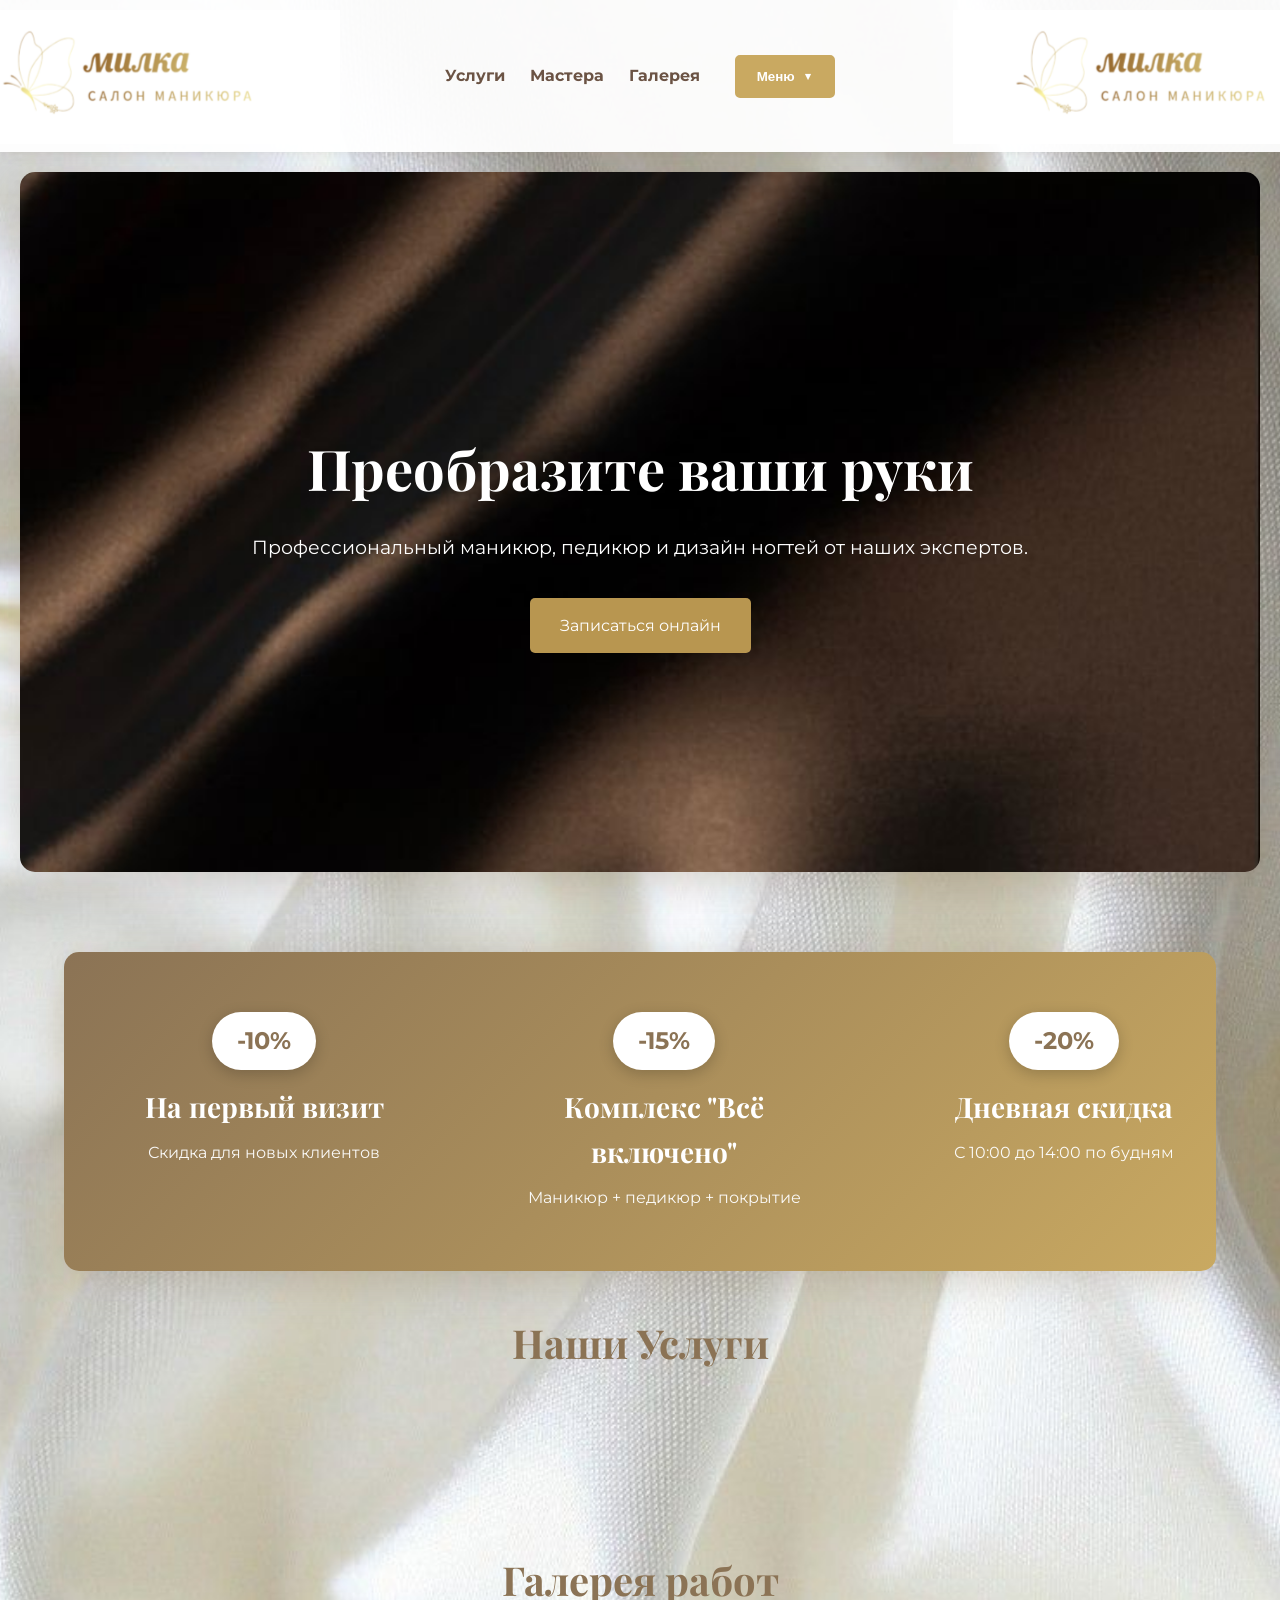
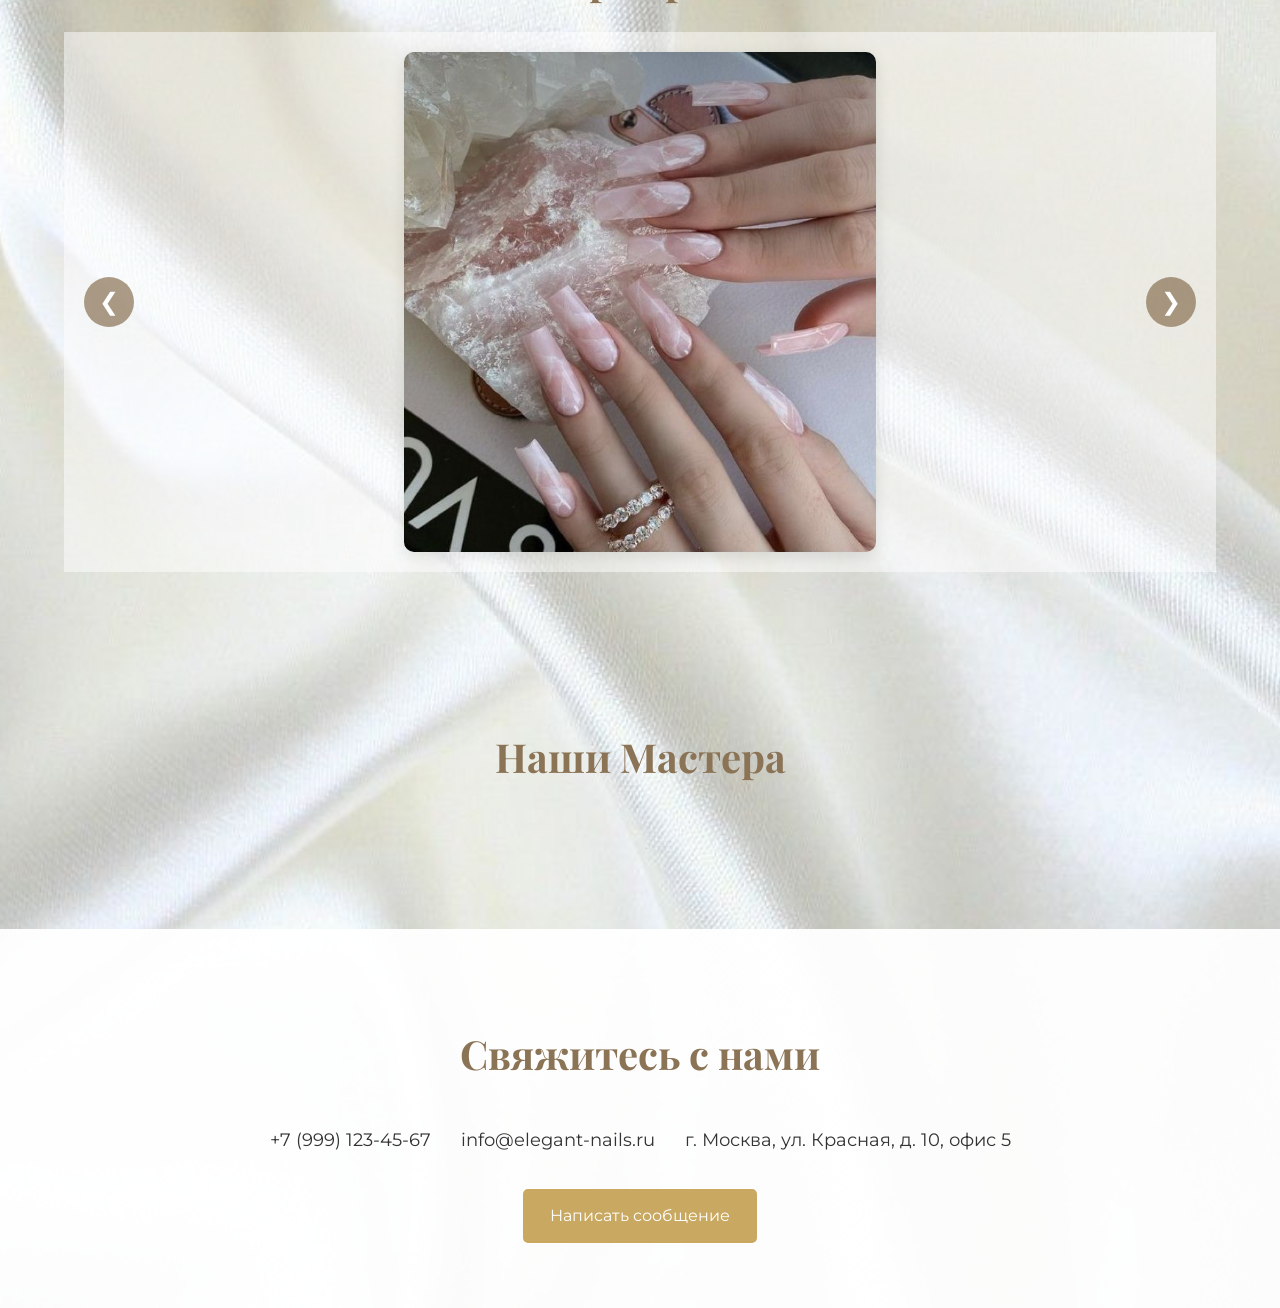
==== index.html @ 55b4fa19 "завершение" ====
<!DOCTYPE html>
<html lang="ru">
<head>
    <meta charset="UTF-8">
    <meta name="viewport" content="width=device-width, initial-scale=1.0">
    <title>Студия маникюра "Милка"</title>
    <link rel="stylesheet" href="css/common.css">
    <link rel="stylesheet" href="css/main.css">
    <link rel="preconnect" href="https://fonts.googleapis.com">
    <link rel="preconnect" href="https://fonts.gstatic.com" crossorigin>
    <link href="https://fonts.googleapis.com/css2?family=Montserrat:wght@400;700&family=Playfair+Display:wght@700&display=swap" rel="stylesheet">
</head>
<body>
    <header>
        <div class="container">
            <div class="logo logo-left">
                <img src="img/2026-03-20_21-55-19.png" alt="Логотип Студии маникюра">
            </div>
            <nav>
                <ul>
                    <li><a href="#services">Услуги</a></li>
                    <li><a href="#masters">Мастера</a></li>
                    <li><a href="#gallery">Галерея</a></li>
                    <li><button class="menu-toggle" id="menuToggle">Меню</button></li>
                </ul>
            </nav>
            <!-- Кнопки в шапке -->
            <div class="header-actions">
                <div class="header-actions-menu" id="headerMenu">
                    <a href="contact.html" class="btn-secondary">Связаться с нами</a>
                    <a href="appointment.html" class="btn-primary">Записаться</a>
                    <a href="login.html" class="btn-secondary" id="authLink">Вход</a>
                    <a href="registration.html" class="btn-register" id="regLink">Регистрация</a>
                    <a href="#" class="btn-secondary" id="logoutLink" style="display: none;">Выход</a>
                </div>
            </div>
            <div class="logo logo-right">
                <img src="img/2026-03-20_21-55-19.png" alt="Логотип Студии маникюра">
            </div>
        </div>
    </header>
    <div class="hero">
        <div class="hero-content">
            <h1>Преобразите ваши руки</h1>
            <p>Профессиональный маникюр, педикюр и дизайн ногтей от наших экспертов.</p>
            <a href="appointment.html" class="btn-hero">Записаться онлайн</a>
        </div>
    </div>
    <div id="services" class="services">
        <div class="container">
            <!-- Слайдер со скидками -->
            <div class="discount-slider-wrapper">
                <div class="discount-slider">
                    <div class="discount-slides">
                        <div class="discount-slide">
                            <span class="discount-badge">-10%</span>
                            <h3>На первый визит</h3>
                            <p>Скидка для новых клиентов</p>
                        </div>
                        <div class="discount-slide">
                            <span class="discount-badge">-15%</span>
                            <h3>Комплекс "Всё включено"</h3>
                            <p>Маникюр + педикюр + покрытие</p>
                        </div>
                        <div class="discount-slide">
                            <span class="discount-badge">-20%</span>
                            <h3>Дневная скидка</h3>
                            <p>С 10:00 до 14:00 по будням</p>
                        </div>
                        <div class="discount-slide">
                            <span class="discount-badge">-25%</span>
                            <h3>Приведи подругу</h3>
                            <p>Скидка вам обеим</p>
                        </div>
                        <!-- Дубликаты для бесконечной прокрутки -->
                        <div class="discount-slide">
                            <span class="discount-badge">-10%</span>
                            <h3>На первый визит</h3>
                            <p>Скидка для новых клиентов</p>
                        </div>
                        <div class="discount-slide">
                            <span class="discount-badge">-15%</span>
                            <h3>Комплекс "Всё включено"</h3>
                            <p>Маникюр + педикюр + покрытие</p>
                        </div>
                        <div class="discount-slide">
                            <span class="discount-badge">-20%</span>
                            <h3>Дневная скидка</h3>
                            <p>С 10:00 до 14:00 по будням</p>
                        </div>
                        <div class="discount-slide">
                            <span class="discount-badge">-25%</span>
                            <h3>Приведи подругу</h3>
                            <p>Скидка вам обеим</p>
                        </div>
                    </div>
                </div>
            </div>
            
            <h2>Наши Услуги</h2>
            <div class="services-grid">
                <!-- Услуги будут загружены через JS -->
            </div>
        </div>
    </div>
        <div id="gallery" class="gallery">
            <div class="container">
                <h2>Галерея работ</h2>
                <div class="gallery-grid">
                    <div class="gallery-item">
                        <img src="img/работа1.jpg" alt="Работа 1">
                    </div>
                    <div class="gallery-item">
                        <img src="img/работа2.jpg" alt="Работа 2">
                    </div>
                    <div class="gallery-item">
                        <img src="img/работа3.jpg" alt="Работа 3">
                    </div>
                    <div class="gallery-item">
                        <img src="img/работа4.jpg" alt="Работа 4">
                    </div>
                    <div class="gallery-item">
                        <img src="img/работа5.jpg" alt="Работа 5">
                    </div>
                    <div class="gallery-item">
                        <img src="img/работа6.jpg" alt="Работа 6">
                    </div>
                    <div class="gallery-item">
                        <img src="img/работа7.jpg" alt="Работа 7">
                    </div>
                    <div class="gallery-item">
                        <img src="img/работа8.jpg" alt="Работа 8">
                    </div>

                </div>

            </div>
        </div>
    <div id="masters" class="section-padding">
        <div class="container">
            <h2>Наши Мастера</h2>
            <div class="masters-grid">
                <!-- Мастера будут загружены через JS -->
            </div>
        </div>
    </div>

    <!-- ==================== ЗАКОММЕНТИРОВАННЫЕ СЕКЦИИ ==================== -->

    <!-- Секция записи на услугу (отключена) -->
    <!-- <div id="appointment" class="section-padding bg-primary">
        <div class="container">
            <h2>Записаться на услугу</h2>
            <p>Выберите удобное время и мастера.</p>
            <a href="#" class="btn btn-hero btn-light">Перейти к записи</a>
        </div>
    </div> -->

    <!-- Подвал с контактами -->
    <footer id="contact" class="section-padding">
        <div class="container">
            <h2>Свяжитесь с нами</h2>
            <div class="contact-info">
                <div class="contact-item">
                    <a href="tel:+79991234567">+7 (999) 123-45-67</a>
                </div>
                <div class="contact-item">
                    <a href="mailto:info@elegant-nails.ru">info@elegant-nails.ru</a>
                </div>
                <div class="contact-item address">
                    <p>г. Москва, ул. Красная, д. 10, офис 5</p>
                </div>
            </div>
            <div class="contact-actions">
                <a href="contact.html" class="btn btn-primary">Написать сообщение</a>
            </div>
        </div>
    </footer>

    <!-- Модальное окно входа для сотрудников (отключено) -->
    <!-- <div id="login" class="modal">
        <div class="modal-content">
            <div class="close-button">×</div>
            <h2>Вход для сотрудников</h2>
            <form>
                <label for="username">Логин:</label>
                <input type="text" id="username" name="username" required>
                <label for="password">Пароль:</label>
                <input type="password" id="password" name="password" required>
                <button type="submit" class="btn btn-primary">Войти</button>
            </form>
        </div>
    </div> -->


    <!-- Подключение JavaScript-файла -->
    <script src="js/common.js"></script>
    <script src="js/main.js"></script>
    <!-- Скрипт для интерактивности сайта -->
</body>
</html>
---- css/common.css ----
/* ============================================
   ОБЩИЕ СТИЛИ ДЛЯ ВСЕХ СТРАНИЦ
   Студия маникюра "Милка"
   ============================================ */

/* --- Базовые настройки --- */
body {
    margin: 0;
    font-family: 'Montserrat', sans-serif;
    line-height: 1.6;
    background: url("фон2.jpg");
    background-size: cover;
    background-repeat: no-repeat;
    background-position: center;
    min-height: 100vh;
    
}
 /* body {
    background: url("фон2.jpg");
    background-size: cover;
    background-repeat: no-repeat;
    background-position: center;
} */

.container {
    width: 90%;
    max-width: 1200px;
    margin: 0 auto;
    padding: 0 15px;
}

/* --- Заголовки --- */
h1, h2, h3 {
    font-family: 'Playfair Display', serif;
    text-align: center;
    margin-bottom: 20px;
}

h2 {
    font-size: 2.5em;
    color: #8b7355;
}

h3 {
    font-size: 1.5em;
    color: #6b5344;
}

/* --- Ссылки --- */
a {
    text-decoration: none;
    color: #c9a961;
}

/* --- Кнопки --- */
.btn-primary {
    background-color: #c9a961;
    color: #fff;
    border: 2px solid #c9a961;
    padding: 12px 25px;
    border-radius: 5px;
    margin: 5px;
    cursor: pointer;
    display: inline-block;
}

.btn-secondary {
    background-color: transparent;
    color: #c9a961;
    border: 2px solid #c9a961;
    padding: 12px 25px;
    border-radius: 5px;
    margin: 5px;
    cursor: pointer;
    display: inline-block;
}

.btn-register {
    background-color: transparent;
    color: #8b7355;
    border: 2px solid #8b7355;
    padding: 12px 25px;
    border-radius: 5px;
    margin: 5px;
    cursor: pointer;
    display: inline-block;
}

.btn-hero {
    background-color: #b89650;
    color: #fff;
    padding: 15px 30px;
    border-radius: 5px;
    margin: 5px;
    cursor: pointer;
    display: inline-block;
}

/* --- Шапка --- */
header {
    background-color: rgba(255, 255, 255, 0.95);
    padding: 15px 0;
    box-shadow: 0 2px 10px rgba(139, 115, 85, 0.15);
    position: sticky;
    top: 0;
    z-index: 1000;
}

header .container {
    display: flex;
    justify-content: space-between;
    align-items: center;
}

.logo {
    display: flex;
    align-items: center;
}

.logo img {
    height: 134px;
    width: 400px;
    margin: -5px -137px -7px -124px;
}

.logo-right {
    margin-left: auto;
}

header nav {
    display: flex;
    justify-content: center;
    flex: 1;
    margin-right: 0;
}

header nav ul {
    display: flex;
    justify-content: center;
    align-items: center;
    list-style: none;
    margin: 0;
    padding: 0;
    gap: 25px;
}

header nav ul li {
    margin: 0;
    display: flex;
    align-items: center;
}

.menu-toggle {
    margin-left: 10px;
}

.header-actions {
    margin-left: 0;
}

header nav ul li a {
    font-weight: bold;
    color: #6b5344;
}

/* --- Выпадающее меню кнопок --- */
.header-actions {
    position: relative;
}

.menu-toggle {
    background-color: #c9a961;
    color: #fff;
    border: 2px solid #c9a961;
    padding: 12px 20px;
    border-radius: 5px;
    cursor: pointer;
    font-weight: bold;
    display: flex;
    align-items: center;
    gap: 8px;
    transition: background-color 0.3s ease;
}

.menu-toggle:hover {
    background-color: #b89650;
    border-color: #b89650;
}

.menu-toggle::after {
    content: '▼';
    font-size: 0.8em;
    transition: transform 0.3s ease;
}

.menu-toggle.active::after {
    transform: rotate(180deg);
}

.header-actions-menu {
    display: none;
    position: absolute;
    top: 100%;
    right: 0;
    background: linear-gradient(135deg, rgba(255, 255, 255, 0.98) 0%, rgba(245, 240, 235, 0.95) 100%);
    box-shadow: 0 8px 25px rgba(139, 115, 85, 0.25);
    border-radius: 10px;
    padding: 12px;
    min-width: 220px;
    z-index: 1001;
    margin-top: 8px;
    backdrop-filter: blur(10px);
    border: 1px solid rgba(201, 169, 97, 0.2);
}

.header-actions-menu.active {
    display: block;
    animation: slideDown 0.3s ease;
}

@keyframes slideDown {
    from {
        opacity: 0;
        transform: translateY(-10px);
    }
    to {
        opacity: 1;
        transform: translateY(0);
    }
}

.header-actions-menu a,
.header-actions-menu .btn-primary,
.header-actions-menu .btn-secondary,
.header-actions-menu .btn-register {
    display: block;
    padding: 14px 20px;
    margin: 6px 0;
    background: linear-gradient(135deg, #c9a961 0%, #b89650 100%);
    color: #fff;
    border: none;
    font-weight: bold;
    text-align: center;
    text-decoration: none;
    border-radius: 8px;
    transition: all 0.3s ease;
    line-height: 1.4;
    box-shadow: 0 2px 8px rgba(201, 169, 97, 0.3);
}

.header-actions-menu a:hover,
.header-actions-menu .btn-primary:hover,
.header-actions-menu .btn-secondary:hover,
.header-actions-menu .btn-register:hover {
    background: linear-gradient(135deg, #b89650 0%, #a08040 100%);
    transform: translateY(-2px);
    box-shadow: 0 4px 12px rgba(201, 169, 97, 0.4);
}

.header-actions-menu a:active,
.header-actions-menu .btn-primary:active,
.header-actions-menu .btn-secondary:active,
.header-actions-menu .btn-register:active {
    transform: translateY(0);
}

/* --- Подвал --- */
footer {
    background-color: rgba(255, 255, 255, 0.95);
    padding: 60px 0;
    margin-top: 60px;
}

footer h2 {
    margin-bottom: 40px;
    color: #8b7355;
}

.contact-info {
    display: flex;
    justify-content: center;
    flex-wrap: wrap;
    gap: 30px;
    text-align: center;
    margin-bottom: 30px;
}

.contact-item {
    display: flex;
    align-items: center;
    gap: 10px;
}

.contact-item a,
.contact-item p {
    font-size: 1.1em;
    color: #333;
    margin: 0;
}

.contact-actions {
    text-align: center;
}

/* --- Ошибки валидации (общие) --- */
input.input-error,
textarea.input-error,
select.input-error {
    border-color: red !important;
    background-color: #fff8f8;
}

input.input-valid,
textarea.input-valid,
select.input-valid {
    border-color: green !important;
}

.error-message {
    color: #b33939;
    font-size: 0.85em;
    margin-top: 5px;
    margin-bottom: 10px;
    padding: 5px;
    background-color: #ffcccc;
    border-radius: 3px;
    display: none;
}

/* --- Адаптивность (общая) --- */
@media (max-width: 768px) {
    header {
        padding: 10px 0;
    }

    header .container {
        flex-direction: column;
        gap: 15px;
    }

    .logo img {
        height: 60px;
        width: auto;
        margin: 0;
    }

    .logo-right {
        display: none;
    }

    header nav ul {
        flex-wrap: wrap;
        justify-content: center;
        gap: 15px;
    }

    header nav ul li {
        margin: 0;
    }

    .header-actions {
        flex-wrap: wrap;
        justify-content: center;
        gap: 10px;
    }

    h2 {
        font-size: 28px;
    }
}

@media (max-width: 480px) {
    h2 {
        font-size: 24px;
    }

    .header-actions .btn {
        width: 100%;
        max-width: 250px;
    }
}
---- css/main.css ----
/* ============================================
   ГЛАВНАЯ СТРАНИЦА (index.html)
   Студия маникюра "Милка"
   ============================================ */

/* --- Главный экран (Hero) --- */
.hero {
    background: url("фон.jpg");
    background-size: cover;
    background-repeat: no-repeat;
    background-position: center;
    text-align: center;
    padding: 100px 0;
    min-height: 500px;
    display: flex;
    align-items: center;
    justify-content: center;
    border-radius: 15px;
    margin: 20px;
    box-shadow: 0 10px 40px rgba(139, 115, 85, 0.3);
}

.hero h1 {
    font-size: 56px;
    margin-bottom: 15px;
    color: #fff;
}

.hero p {
    font-size: 1.2em;
    margin-bottom: 30px;
    color: #fff;
}

/* --- Услуги --- */
.services {
    padding: 60px 0;
}

/* Слайдер скидок */
.discount-slider-wrapper {
    margin-bottom: 40px;
}

.discount-slider {
    position: relative;
    overflow: hidden;
    border-radius: 15px;
    background: linear-gradient(135deg, #8b7355 0%, #c9a961 100%);
    padding: 40px 0;
    box-shadow: 0 10px 40px rgba(139, 115, 85, 0.3);
    min-height: 200px;
    display: flex;
    align-items: center;
}

.discount-slides {
    display: flex;
    animation: scrollSlides 16s linear infinite;
    width: max-content;
}

.discount-slider:hover .discount-slides {
    animation-play-state: paused;
}

@keyframes scrollSlides {
    0% {
        transform: translateX(0);
    }
    100% {
        transform: translateX(-50%);
    }
}

.discount-slide {
    width: 400px;
    box-sizing: border-box;
    text-align: center;
    color: #fff;
    padding: 20px 40px;
}

.discount-slide h3 {
    font-size: 28px;
    margin: 15px 0 10px 0;
    font-weight: 700;
    color: #fff;
}

.discount-slide p {
    font-size: 16px;
    margin: 0;
    opacity: 0.95;
}

.discount-badge {
    display: inline-block;
    background-color: #fff;
    color: #8b7355;
    padding: 10px 25px;
    border-radius: 30px;
    font-weight: bold;
    font-size: 24px;
    box-shadow: 0 4px 15px rgba(0, 0, 0, 0.2);
}

.services-grid {
    display: grid;
    grid-template-columns: repeat(auto-fit, minmax(280px, 1fr));
    gap: 30px;
}

.service-item {
    text-align: center;
    background-color: rgba(255, 255, 255, 0.95);
    padding: 25px;
    border-radius: 8px;
    box-shadow: 0 4px 15px rgba(0, 0, 0, 0.08);
}

.service-item img {
    border-radius: 5px;
    margin-bottom: 15px;
    width: 100%;
    height: 200px;
    object-fit: cover;
}

.service-item h3 {
    font-size: 25.6px;
}

.service-item p {
    font-size: 15.2px;
    color: #666;
    margin-bottom: 15px;
}

.price {
    font-weight: bold;
    font-size: 19.2px;
    color: #8b7355;
    margin-top: 10px;
}

/* --- Галерея --- */
.gallery {
    padding: 60px 0;
}

.gallery-slider {
    position: relative;
    overflow: hidden;
}

.gallery-slides {
    display: flex;
    transition: transform 0.5s ease;
}

.gallery-item {
    min-width: 100%;
    box-sizing: border-box;
    display: flex;
    align-items: center;
    justify-content: center;
    padding: 20px;
    background: rgba(255, 255, 255, 0.5);
}

.gallery-item img {
    max-width: 100%;
    max-height: 500px;
    width: auto;
    height: auto;
    object-fit: contain;
    border-radius: 10px;
    box-shadow: 0 4px 15px rgba(0, 0, 0, 0.1);
}

.gallery-btn {
    position: absolute;
    top: 50%;
    transform: translateY(-50%);
    background: rgba(139, 115, 85, 0.7);
    color: #fff;
    border: none;
    width: 50px;
    height: 50px;
    border-radius: 50%;
    font-size: 24px;
    cursor: pointer;
    z-index: 10;
    transition: background-color 0.3s ease;
    display: flex;
    align-items: center;
    justify-content: center;
}

.gallery-btn:hover {
    background: rgba(139, 115, 85, 0.9);
}

.gallery-btn.prev {
    left: 20px;
}

.gallery-btn.next {
    right: 20px;
}

/* --- Мастера --- */
#masters {
    padding: 60px 0;
}

.masters-grid {
    display: grid;
    grid-template-columns: repeat(auto-fit, minmax(280px, 1fr));
    gap: 30px;
}

.master-card {
    text-align: center;
    background-color: rgba(255, 255, 255, 0.95);
    padding: 25px;
    border-radius: 8px;
    box-shadow: 0 4px 15px rgba(0, 0, 0, 0.08);
}

.master-card img {
    width: 150px;
    height: 150px;
    border-radius: 50%;
    object-fit: cover;
    margin: 0 auto 15px auto;
    border: 3px solid #c9a961;
}

.master-card h3 {
    margin-bottom: 5px;
}

.master-card p {
    font-size: 0.9em;
    color: #666;
}

/* --- Адаптивность --- */
@media (max-width: 768px) {
    .hero {
        padding: 60px 15px;
        margin: 10px;
    }

    .hero h1 {
        font-size: 36px;
    }

    .gallery-item img {
        max-height: 350px;
    }

    .gallery-btn {
        width: 40px;
        height: 40px;
        font-size: 18px;
    }

    .gallery-btn.prev {
        left: 10px;
    }

    .gallery-btn.next {
        right: 10px;
    }

    .services-grid,
    .masters-grid {
        grid-template-columns: 1fr;
        gap: 20px;
    }

    .gallery-grid {
        grid-template-columns: repeat(2, 1fr);
        gap: 10px;
    }

    .contact-info {
        flex-direction: column;
    }
    
    .discount-slider {
        padding: 30px 0;
        min-height: 180px;
    }
    
    .discount-slide {
        width: 320px;
        padding: 15px 30px;
    }
    
    .discount-slide h3 {
        font-size: 22px;
    }
    
    .discount-slide p {
        font-size: 14px;
    }
    
    .discount-badge {
        font-size: 20px;
        padding: 8px 20px;
    }
}

@media (max-width: 480px) {
    .hero h1 {
        font-size: 28px;
    }

    .gallery-item img {
        max-height: 280px;
    }

    .gallery-btn {
        width: 35px;
        height: 35px;
        font-size: 16px;
    }
    
    .discount-slider {
        padding: 25px 0;
        min-height: 160px;
    }
    
    .discount-slide {
        width: 280px;
        padding: 12px 25px;
    }
    
    .discount-slide h3 {
        font-size: 18px;
    }
    
    .discount-slide p {
        font-size: 13px;
    }
    
    .discount-badge {
        font-size: 18px;
        padding: 6px 15px;
    }
}
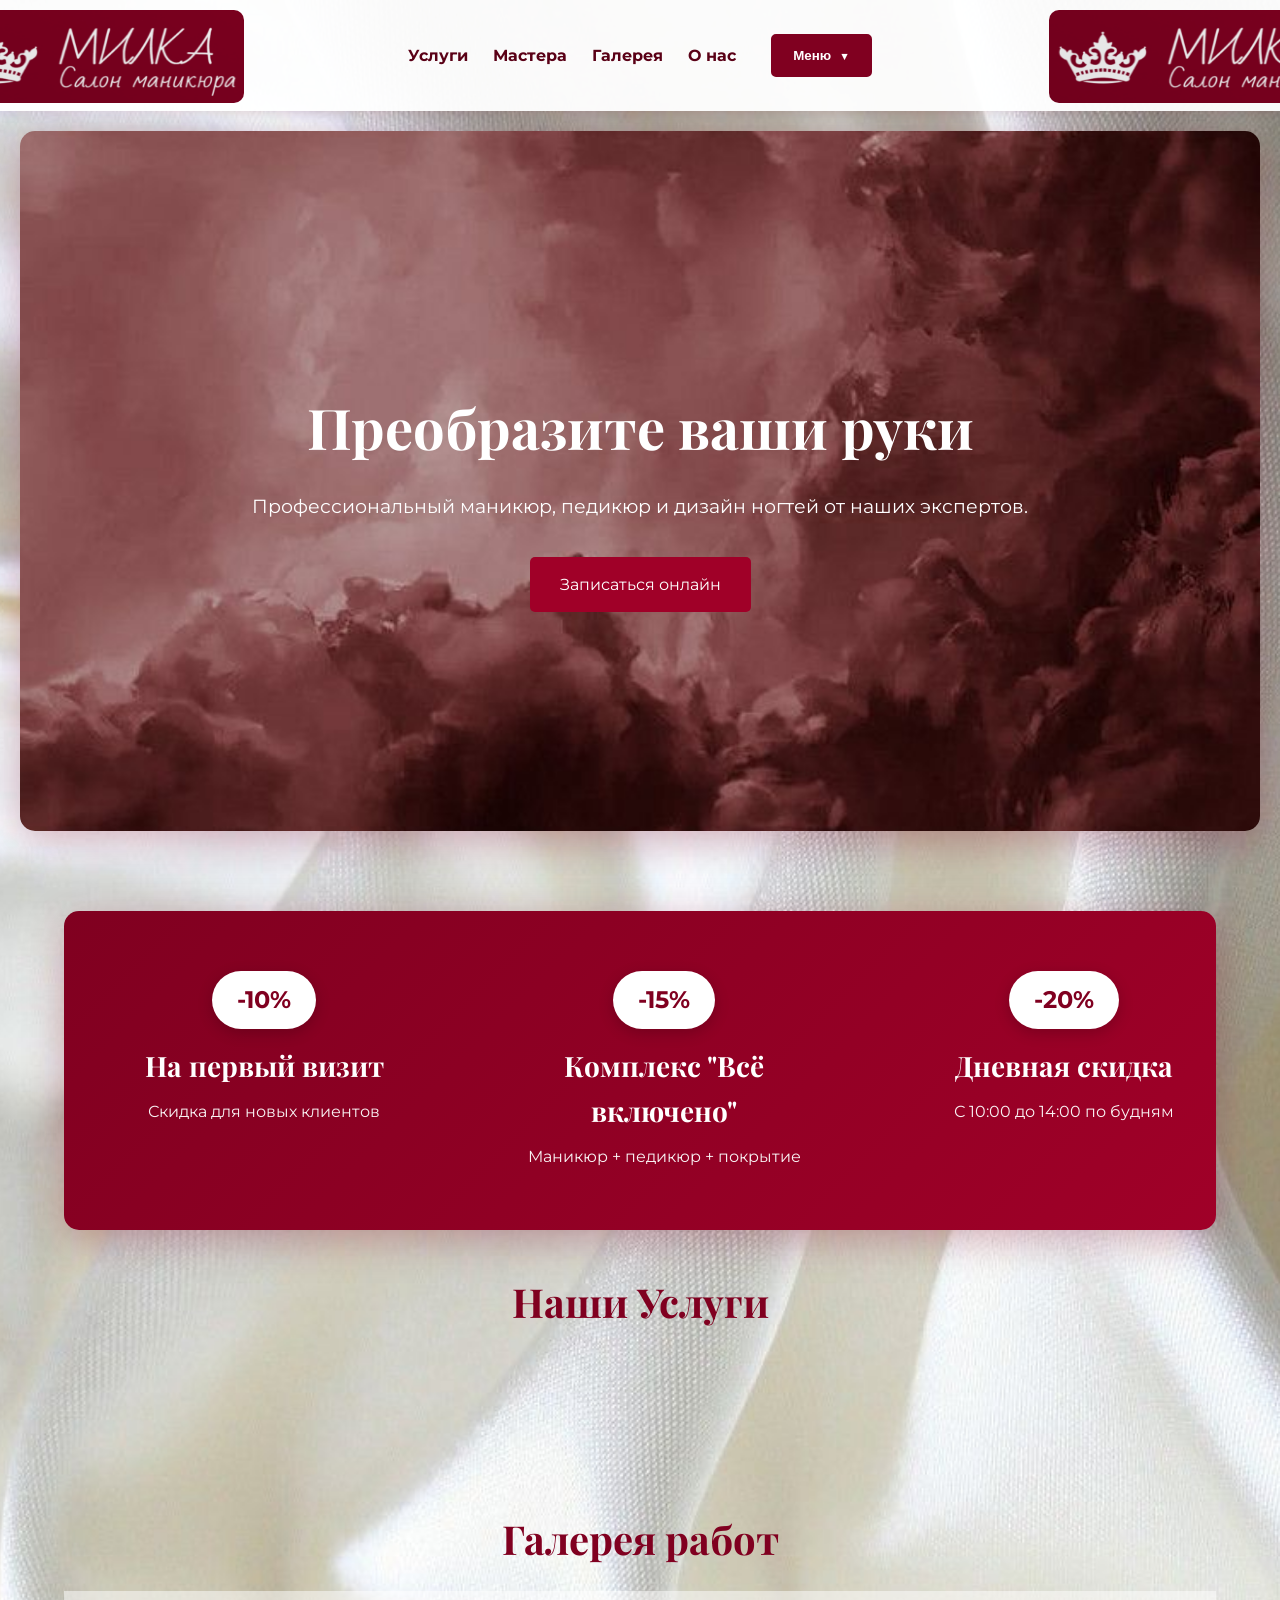
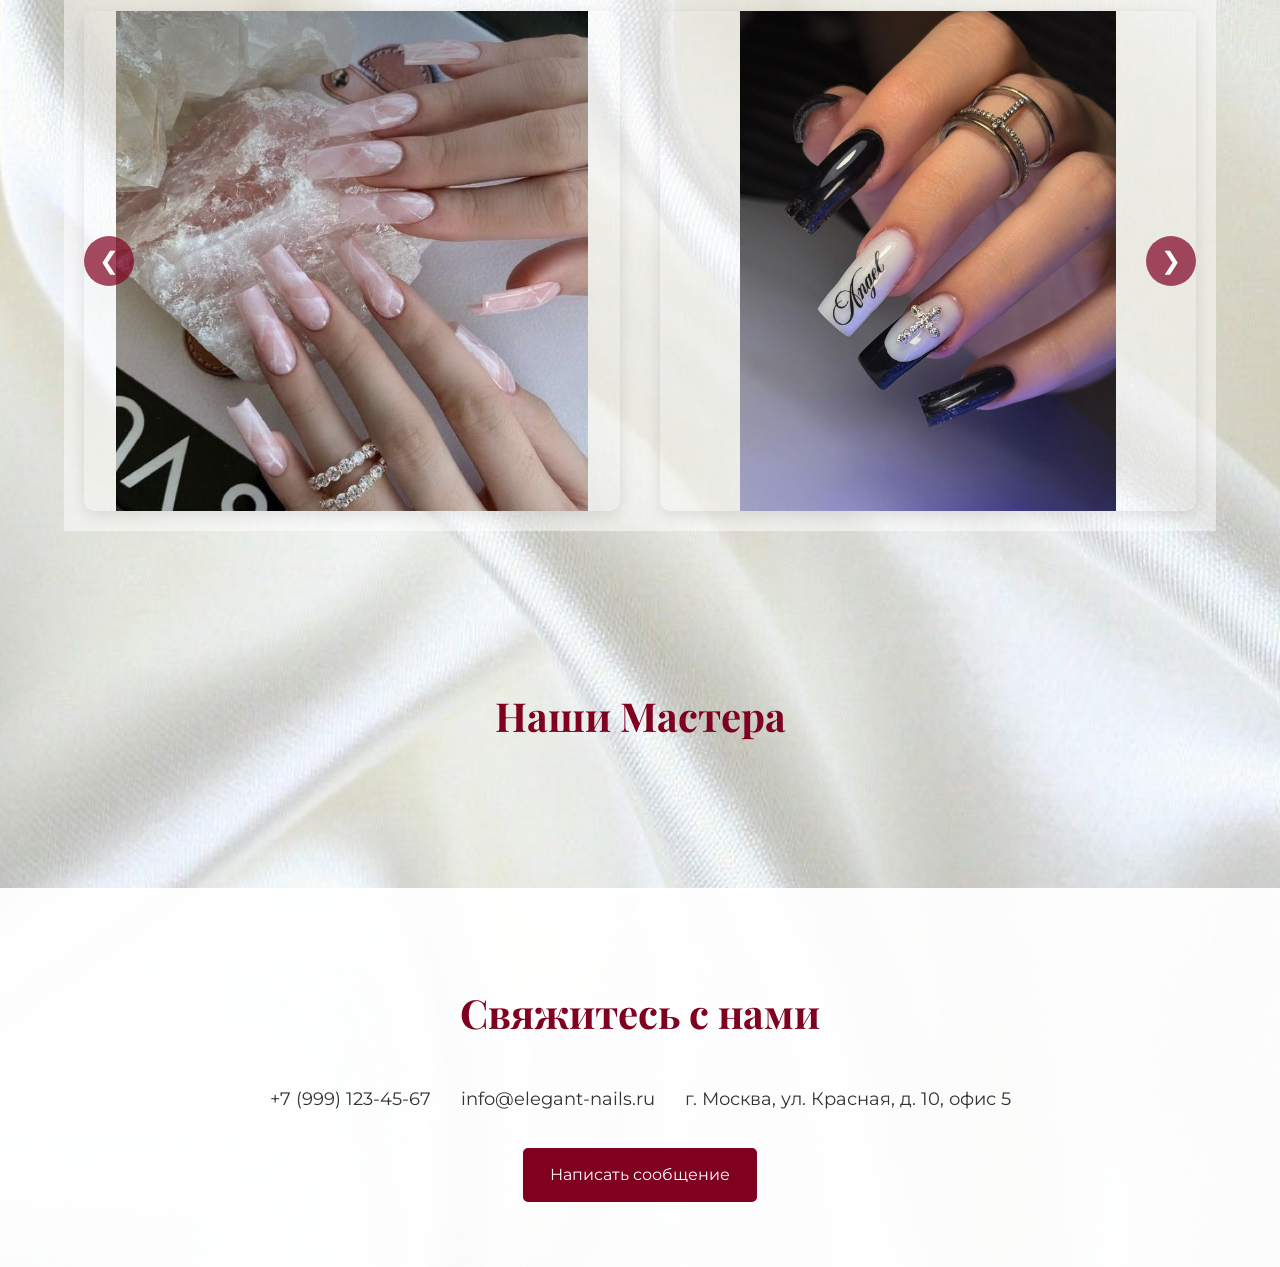
==== commit ee825e5f: "оформление" ====
--- a/index.html
+++ b/index.html
@@ -14,19 +14,21 @@
     <header>
         <div class="container">
             <div class="logo logo-left">
-                <img src="img/2026-03-20_21-55-19.png" alt="Логотип Студии маникюра">
+                <img src="img/лого.png" alt="Логотип Студии маникюра">
             </div>
             <nav>
                 <ul>
                     <li><a href="#services">Услуги</a></li>
                     <li><a href="#masters">Мастера</a></li>
                     <li><a href="#gallery">Галерея</a></li>
+                    <li><a href="about.html">О нас</a></li>
                     <li><button class="menu-toggle" id="menuToggle">Меню</button></li>
                 </ul>
             </nav>
             <!-- Кнопки в шапке -->
             <div class="header-actions">
                 <div class="header-actions-menu" id="headerMenu">
+                    <a href="about.html" class="btn-secondary">О нас</a>
                     <a href="contact.html" class="btn-secondary">Связаться с нами</a>
                     <a href="appointment.html" class="btn-primary">Записаться</a>
                     <a href="login.html" class="btn-secondary" id="authLink">Вход</a>
@@ -35,7 +37,7 @@
                 </div>
             </div>
             <div class="logo logo-right">
-                <img src="img/2026-03-20_21-55-19.png" alt="Логотип Студии маникюра">
+                <img src="img/лого.png" alt="Логотип Студии маникюра">
             </div>
         </div>
     </header>
@@ -117,6 +119,11 @@
                         <img src="img/работа3.jpg" alt="Работа 3">
                     </div>
                     <div class="gallery-item">
+                        <video autoplay muted loop playsinline>
+                            <source src="img/работа9.mp4" type="video/mp4">
+                        </video>
+                    </div>
+                    <div class="gallery-item">
                         <img src="img/работа4.jpg" alt="Работа 4">
                     </div>
                     <div class="gallery-item">
@@ -126,10 +133,23 @@
                         <img src="img/работа6.jpg" alt="Работа 6">
                     </div>
                     <div class="gallery-item">
+                        <video autoplay muted loop playsinline>
+                            <source src="img/работа10.mp4" type="video/mp4">
+                        </video>
+                    </div>
+                    <div class="gallery-item">
                         <img src="img/работа7.jpg" alt="Работа 7">
                     </div>
                     <div class="gallery-item">
                         <img src="img/работа8.jpg" alt="Работа 8">
+                    </div>
+                    <div class="gallery-item">
+                        <img src="img/работа12.jpg" alt="Работа 8">
+                    </div>
+                    <div class="gallery-item">
+                        <video autoplay muted loop playsinline>
+                            <source src="img/работа11.mp4" type="video/mp4">
+                        </video>
                     </div>
 
                 </div>
--- a/css/common.css
+++ b/css/common.css
@@ -13,7 +13,7 @@
     background-repeat: no-repeat;
     background-position: center;
     min-height: 100vh;
-    
+
 }
  /* body {
     background: url("фон2.jpg");
@@ -22,6 +22,13 @@
     background-position: center;
 } */
 
+:root {
+    --bordeaux-primary: #800020;
+    --bordeaux-dark: #5a0016;
+    --bordeaux-light: #a00028;
+    --bordeaux-accent: #c9a961;
+}
+
 .container {
     width: 90%;
     max-width: 1200px;
@@ -38,12 +45,12 @@
 
 h2 {
     font-size: 2.5em;
-    color: #8b7355;
+    color: var(--bordeaux-primary);
 }
 
 h3 {
     font-size: 1.5em;
-    color: #6b5344;
+    color: var(--bordeaux-dark);
 }
 
 /* --- Ссылки --- */
@@ -54,9 +61,9 @@
 
 /* --- Кнопки --- */
 .btn-primary {
-    background-color: #c9a961;
+    background-color: var(--bordeaux-primary);
     color: #fff;
-    border: 2px solid #c9a961;
+    border: 2px solid var(--bordeaux-primary);
     padding: 12px 25px;
     border-radius: 5px;
     margin: 5px;
@@ -66,8 +73,8 @@
 
 .btn-secondary {
     background-color: transparent;
-    color: #c9a961;
-    border: 2px solid #c9a961;
+    color: var(--bordeaux-primary);
+    border: 2px solid var(--bordeaux-primary);
     padding: 12px 25px;
     border-radius: 5px;
     margin: 5px;
@@ -77,8 +84,8 @@
 
 .btn-register {
     background-color: transparent;
-    color: #8b7355;
-    border: 2px solid #8b7355;
+    color: var(--bordeaux-dark);
+    border: 2px solid var(--bordeaux-dark);
     padding: 12px 25px;
     border-radius: 5px;
     margin: 5px;
@@ -87,7 +94,7 @@
 }
 
 .btn-hero {
-    background-color: #b89650;
+    background-color: var(--bordeaux-light);
     color: #fff;
     padding: 15px 30px;
     border-radius: 5px;
@@ -100,7 +107,7 @@
 header {
     background-color: rgba(255, 255, 255, 0.95);
     padding: 15px 0;
-    box-shadow: 0 2px 10px rgba(139, 115, 85, 0.15);
+    box-shadow: 0 2px 10px rgba(128, 0, 32, 0.15);
     position: sticky;
     top: 0;
     z-index: 1000;
@@ -118,9 +125,10 @@
 }
 
 .logo img {
-    height: 134px;
-    width: 400px;
+    height: 93px;
+    width: 304px;
     margin: -5px -137px -7px -124px;
+    border-radius: 10px;
 }
 
 .logo-right {
@@ -160,7 +168,7 @@
 
 header nav ul li a {
     font-weight: bold;
-    color: #6b5344;
+    color: var(--bordeaux-dark);
 }
 
 /* --- Выпадающее меню кнопок --- */
@@ -169,9 +177,9 @@
 }
 
 .menu-toggle {
-    background-color: #c9a961;
+    background-color: var(--bordeaux-primary);
     color: #fff;
-    border: 2px solid #c9a961;
+    border: 2px solid var(--bordeaux-primary);
     padding: 12px 20px;
     border-radius: 5px;
     cursor: pointer;
@@ -183,8 +191,8 @@
 }
 
 .menu-toggle:hover {
-    background-color: #b89650;
-    border-color: #b89650;
+    background-color: var(--bordeaux-dark);
+    border-color: var(--bordeaux-dark);
 }
 
 .menu-toggle::after {
@@ -203,14 +211,14 @@
     top: 100%;
     right: 0;
     background: linear-gradient(135deg, rgba(255, 255, 255, 0.98) 0%, rgba(245, 240, 235, 0.95) 100%);
-    box-shadow: 0 8px 25px rgba(139, 115, 85, 0.25);
+    box-shadow: 0 8px 25px rgba(128, 0, 32, 0.25);
     border-radius: 10px;
     padding: 12px;
     min-width: 220px;
     z-index: 1001;
     margin-top: 8px;
     backdrop-filter: blur(10px);
-    border: 1px solid rgba(201, 169, 97, 0.2);
+    border: 1px solid rgba(128, 0, 32, 0.2);
 }
 
 .header-actions-menu.active {
@@ -236,7 +244,7 @@
     display: block;
     padding: 14px 20px;
     margin: 6px 0;
-    background: linear-gradient(135deg, #c9a961 0%, #b89650 100%);
+    background: linear-gradient(135deg, var(--bordeaux-primary) 0%, var(--bordeaux-dark) 100%);
     color: #fff;
     border: none;
     font-weight: bold;
@@ -245,16 +253,16 @@
     border-radius: 8px;
     transition: all 0.3s ease;
     line-height: 1.4;
-    box-shadow: 0 2px 8px rgba(201, 169, 97, 0.3);
+    box-shadow: 0 2px 8px rgba(128, 0, 32, 0.3);
 }
 
 .header-actions-menu a:hover,
 .header-actions-menu .btn-primary:hover,
 .header-actions-menu .btn-secondary:hover,
 .header-actions-menu .btn-register:hover {
-    background: linear-gradient(135deg, #b89650 0%, #a08040 100%);
+    background: linear-gradient(135deg, var(--bordeaux-dark) 0%, var(--bordeaux-light) 100%);
     transform: translateY(-2px);
-    box-shadow: 0 4px 12px rgba(201, 169, 97, 0.4);
+    box-shadow: 0 4px 12px rgba(128, 0, 32, 0.4);
 }
 
 .header-actions-menu a:active,
@@ -273,7 +281,7 @@
 
 footer h2 {
     margin-bottom: 40px;
-    color: #8b7355;
+    color: var(--bordeaux-primary);
 }
 
 .contact-info {
--- a/css/main.css
+++ b/css/main.css
@@ -2,6 +2,13 @@
    ГЛАВНАЯ СТРАНИЦА (index.html)
    Студия маникюра "Милка"
    ============================================ */
+
+:root {
+    --bordeaux-primary: #800020;
+    --bordeaux-dark: #5a0016;
+    --bordeaux-light: #a00028;
+    --bordeaux-accent: #c9a961;
+}
 
 /* --- Главный экран (Hero) --- */
 .hero {
@@ -17,7 +24,7 @@
     justify-content: center;
     border-radius: 15px;
     margin: 20px;
-    box-shadow: 0 10px 40px rgba(139, 115, 85, 0.3);
+    box-shadow: 0 10px 40px rgba(128, 0, 32, 0.3);
 }
 
 .hero h1 {
@@ -46,9 +53,9 @@
     position: relative;
     overflow: hidden;
     border-radius: 15px;
-    background: linear-gradient(135deg, #8b7355 0%, #c9a961 100%);
+    background: linear-gradient(135deg, var(--bordeaux-primary) 0%, var(--bordeaux-light) 100%);
     padding: 40px 0;
-    box-shadow: 0 10px 40px rgba(139, 115, 85, 0.3);
+    box-shadow: 0 10px 40px rgba(128, 0, 32, 0.3);
     min-height: 200px;
     display: flex;
     align-items: center;
@@ -97,7 +104,7 @@
 .discount-badge {
     display: inline-block;
     background-color: #fff;
-    color: #8b7355;
+    color: var(--bordeaux-primary);
     padding: 10px 25px;
     border-radius: 30px;
     font-weight: bold;
@@ -140,7 +147,7 @@
 .price {
     font-weight: bold;
     font-size: 19.2px;
-    color: #8b7355;
+    color: var(--bordeaux-primary);
     margin-top: 10px;
 }
 
@@ -159,8 +166,13 @@
     transition: transform 0.5s ease;
 }
 
+.gallery-grid {
+    display: flex;
+    gap: 0;
+}
+
 .gallery-item {
-    min-width: 100%;
+    min-width: 50%;
     box-sizing: border-box;
     display: flex;
     align-items: center;
@@ -169,11 +181,10 @@
     background: rgba(255, 255, 255, 0.5);
 }
 
-.gallery-item img {
-    max-width: 100%;
-    max-height: 500px;
-    width: auto;
-    height: auto;
+.gallery-item img,
+.gallery-item video {
+    width: 100%;
+    height: 500px;
     object-fit: contain;
     border-radius: 10px;
     box-shadow: 0 4px 15px rgba(0, 0, 0, 0.1);
@@ -183,7 +194,7 @@
     position: absolute;
     top: 50%;
     transform: translateY(-50%);
-    background: rgba(139, 115, 85, 0.7);
+    background: rgba(128, 0, 32, 0.7);
     color: #fff;
     border: none;
     width: 50px;
@@ -199,7 +210,7 @@
 }
 
 .gallery-btn:hover {
-    background: rgba(139, 115, 85, 0.9);
+    background: rgba(128, 0, 32, 0.9);
 }
 
 .gallery-btn.prev {
@@ -235,7 +246,7 @@
     border-radius: 50%;
     object-fit: cover;
     margin: 0 auto 15px auto;
-    border: 3px solid #c9a961;
+    border: 3px solid var(--bordeaux-primary);
 }
 
 .master-card h3 {
